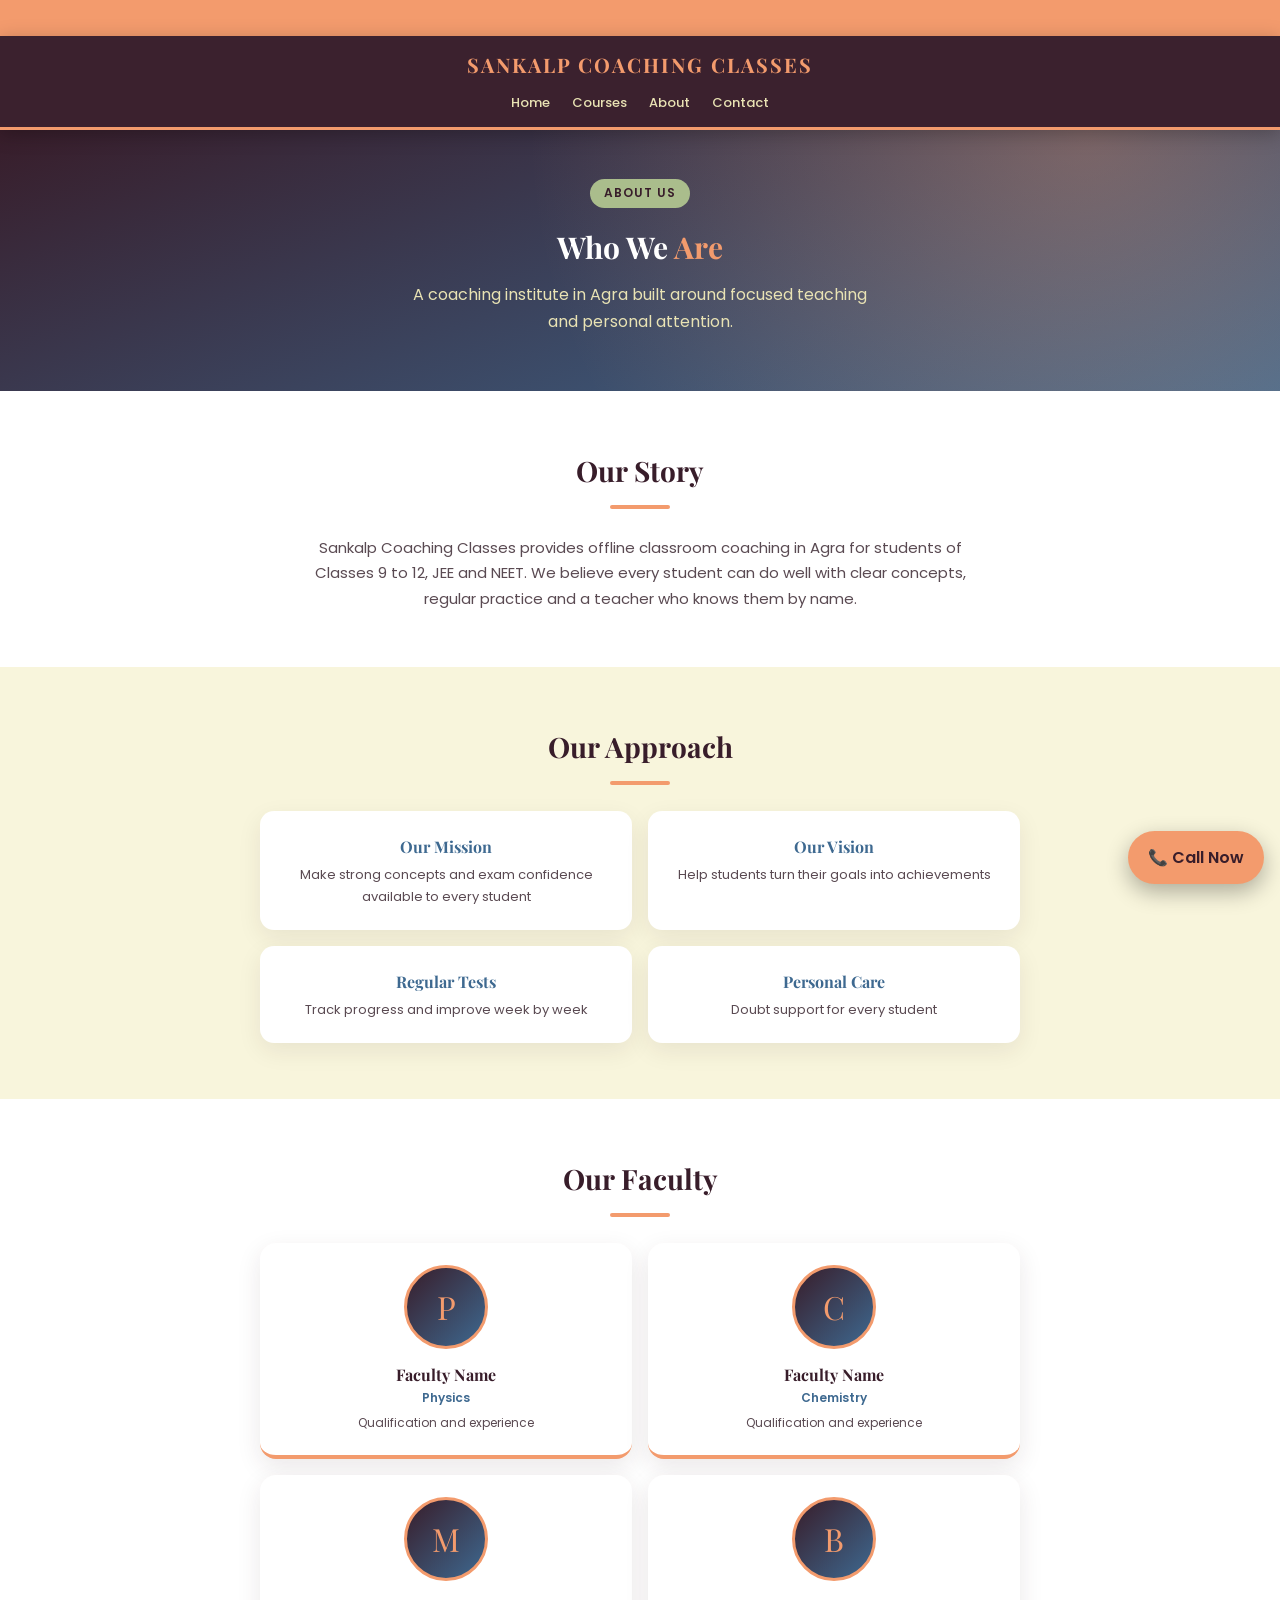
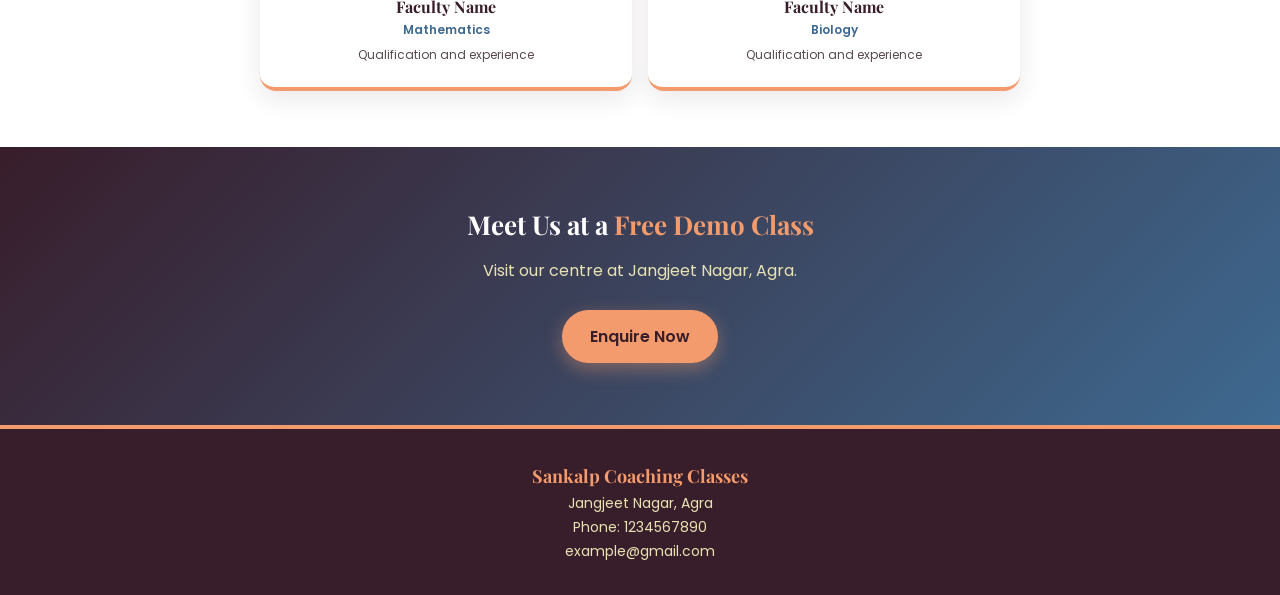
==== about.html @ c6a839c2 "Create about.html" ====
<!DOCTYPE html>
<html lang="en">
<head>
<meta charset="UTF-8">
<meta name="viewport" content="width=device-width, initial-scale=1">
<title>About Us and Faculty | Sankalp Coaching Classes, Agra</title>
<link rel="stylesheet" href="style.css">
<link rel="stylesheet" href="pages.css">
<link rel="stylesheet" href="about.css">
</head>
<body>

<div class="ticker"><span>🎓 Admissions Open for the New Session &nbsp;•&nbsp; Classes 9th to 12th, JEE &amp; NEET &nbsp;•&nbsp; Call 1234567890 to book a free demo class</span></div>

<header>
  <div class="logo">SANKALP COACHING CLASSES</div>
  <nav>
    <a href="index.html">Home</a>
    <a href="courses.html">Courses</a>
    <a href="about.html">About</a>
    <a href="contact.html">Contact</a>
  </nav>
</header>

<section class="page-title">
  <small>ABOUT US</small>
  <h1>Who We <span>Are</span></h1>
  <p>A coaching institute in Agra built around focused teaching and personal attention.</p>
</section>

<section class="section">
  <h2>Our Story</h2>
  <p class="about-text">Sankalp Coaching Classes provides offline classroom coaching in Agra for students of Classes 9 to 12, JEE and NEET. We believe every student can do well with clear concepts, regular practice and a teacher who knows them by name.</p>
</section>

<section class="section alt">
  <h2>Our Approach</h2>
  <div class="features">
    <div class="feature"><h3>Our Mission</h3><p>Make strong concepts and exam confidence available to every student</p></div>
    <div class="feature"><h3>Our Vision</h3><p>Help students turn their goals into achievements</p></div>
    <div class="feature"><h3>Regular Tests</h3><p>Track progress and improve week by week</p></div>
    <div class="feature"><h3>Personal Care</h3><p>Doubt support for every student</p></div>
  </div>
</section>

<section class="section">
  <h2>Our Faculty</h2>
  <div class="faculty">
    <div class="teacher"><div class="avatar">P</div><h3>Faculty Name</h3><span>Physics</span><p>Qualification and experience</p></div>
    <div class="teacher"><div class="avatar">C</div><h3>Faculty Name</h3><span>Chemistry</span><p>Qualification and experience</p></div>
    <div class="teacher"><div class="avatar">M</div><h3>Faculty Name</h3><span>Mathematics</span><p>Qualification and experience</p></div>
    <div class="teacher"><div class="avatar">B</div><h3>Faculty Name</h3><span>Biology</span><p>Qualification and experience</p></div>
  </div>
</section>

<section class="cta">
  <h2>Meet Us at a <span>Free Demo Class</span></h2>
  <p>Visit our centre at Jangjeet Nagar, Agra.</p>
  <a class="btn" href="contact.html">Enquire Now</a>
</section>

<a class="float-call" href="tel:1234567890">📞 Call Now</a>

<footer>
  <b>Sankalp Coaching Classes</b><br>
  Jangjeet Nagar, Agra<br>
  Phone: 1234567890<br>
  example@gmail.com
</footer>

</body>
</html>
---- style.css ----
@import url('https://fonts.googleapis.com/css2?family=Playfair+Display:wght@600;700&family=Poppins:wght@400;500;600&display=swap');
:root{--violet:#381D2A;--blue:#3E6990;--olive:#AABD8C;--cream:#E9E3B4;--orange:#F39B6D;--navy:#381D2A;--gold:#F39B6D;--light:#F8F5DC}
*{box-sizing:border-box;margin:0;padding:0}
html{scroll-behavior:smooth}
body{font-family:'Poppins',Arial,sans-serif;color:#33232b;line-height:1.7;background:#fff}
a{text-decoration:none}
h1,h2,h3{font-family:'Playfair Display',serif}
.ticker{background:var(--orange);color:var(--violet);font-size:13px;font-weight:600;padding:7px 0;overflow:hidden;white-space:nowrap}
.ticker span{display:inline-block;padding-left:100%;animation:scroll 18s linear infinite}
@keyframes scroll{to{transform:translateX(-100%)}}
header{background:rgba(56,29,42,.98);padding:12px 16px;text-align:center;position:sticky;top:0;z-index:50;border-bottom:3px solid var(--orange);box-shadow:0 4px 18px rgba(0,0,0,.25)}
.logo{color:var(--orange);font-family:'Playfair Display',serif;font-size:20px;font-weight:700;letter-spacing:2px}
nav{margin-top:6px}
nav a{color:var(--cream);font-size:13px;margin:0 9px;font-weight:500}
nav a:hover{color:var(--orange)}
.hero{background:radial-gradient(circle at 85% 10%,rgba(243,155,109,.35),transparent 45%),linear-gradient(160deg,#381D2A,#2f3f63 65%,#3E6990);color:#fff;text-align:center;padding:70px 22px 90px}
.hero small{display:inline-block;background:var(--olive);color:var(--violet);padding:5px 16px;border-radius:30px;font-size:12px;font-weight:600;letter-spacing:1px;margin-bottom:18px}
.hero h1{font-size:34px;line-height:1.25;margin-bottom:16px}
.hero h1 span{color:var(--orange)}
.hero p{max-width:520px;margin:0 auto 28px;color:var(--cream)}
.btn{display:inline-block;background:var(--orange);color:var(--violet);padding:13px 28px;border-radius:40px;font-weight:600;margin:6px;box-shadow:0 6px 18px rgba(243,155,109,.4);transition:.25s}
.btn:hover{transform:translateY(-3px)}
.btn.alt{background:transparent;color:#fff;border:2px solid var(--orange);box-shadow:none}
.stats{display:grid;grid-template-columns:1fr 1fr;gap:12px;max-width:760px;margin:-45px auto 0;padding:0 16px;position:relative}
.stat{background:#fff;border-radius:14px;padding:18px 8px;text-align:center;box-shadow:0 10px 30px rgba(56,29,42,.18);border-bottom:4px solid var(--orange)}
.stat b{display:block;font-family:'Playfair Display',serif;font-size:26px;color:var(--blue)}
.stat span{font-size:12px;color:#6b5b63}
.section{padding:56px 18px;text-align:center}
.section.alt{background:var(--light)}
.section h2{color:var(--violet);font-size:28px}
.section h2::after{content:"";display:block;width:60px;height:4px;background:var(--orange);margin:10px auto 26px;border-radius:3px}
.cards,.features,.batches{display:grid;grid-template-columns:1fr 1fr;gap:16px;max-width:760px;margin:auto}
.card{background:#fff;border-top:4px solid var(--orange);padding:26px 12px;border-radius:14px;color:var(--violet);font-weight:600;box-shadow:0 8px 24px rgba(56,29,42,.1);transition:.25s}
.card:hover{transform:translateY(-5px)}
.batches{grid-template-columns:1fr}
.batch{background:#fff;border-radius:16px;padding:20px;text-align:left;box-shadow:0 8px 26px rgba(56,29,42,.12);border-left:6px solid var(--blue)}
.batch .tag{display:inline-block;background:var(--olive);color:var(--violet);font-size:11px;font-weight:600;padding:3px 12px;border-radius:20px}
.batch h3{color:var(--violet);margin:8px 0 4px}
.batch p{font-size:14px;color:#5a4a52;margin-bottom:12px}
.batch .btn{margin:0;padding:10px 22px;font-size:14px}
.feature{background:#fff;border-radius:14px;padding:22px 14px;box-shadow:0 8px 24px rgba(56,29,42,.08)}
.feature h3{font-size:16px;color:var(--blue);margin-bottom:4px}
.feature p{font-size:13px;color:#5a4a52}
.cta{background:linear-gradient(135deg,#381D2A,#3E6990);color:#fff;text-align:center;padding:56px 22px}
.cta h2{font-size:26px;margin-bottom:10px}
.cta h2 span{color:var(--orange)}
.cta p{margin-bottom:20px;color:var(--cream)}
.float-call{position:fixed;bottom:16px;right:16px;background:var(--orange);color:var(--violet);font-weight:600;padding:13px 20px;border-radius:40px;box-shadow:0 8px 22px rgba(0,0,0,.3);z-index:60}
footer{background:var(--violet);color:var(--cream);text-align:center;padding:32px 16px;font-size:14px;border-top:4px solid var(--orange)}
footer b{color:var(--orange);font-family:'Playfair Display',serif;font-size:18px}
---- pages.css ----
.page-title{background:radial-gradient(circle at 85% 0%,rgba(243,155,109,.35),transparent 50%),linear-gradient(160deg,#381D2A,#3E6990);color:#fff;text-align:center;padding:48px 20px 56px}
.page-title small{display:inline-block;background:var(--olive);color:var(--violet);padding:4px 14px;border-radius:30px;font-size:12px;font-weight:600;letter-spacing:1px;margin-bottom:14px}
.page-title h1{font-size:30px;margin-bottom:8px}
.page-title h1 span{color:var(--orange)}
.page-title p{color:var(--cream);max-width:480px;margin:auto}
.jump{display:flex;flex-wrap:wrap;gap:10px;justify-content:center;padding:18px 16px;background:var(--cream);border-bottom:3px solid var(--olive)}
.jump a{background:#fff;color:var(--violet);font-size:14px;font-weight:600;padding:9px 20px;border-radius:30px;border:1px solid var(--olive);box-shadow:0 3px 8px rgba(56,29,42,.1);transition:.2s}
.jump a:hover{background:var(--orange)}
.course-list{max-width:760px;margin:auto;padding:30px 16px 50px;display:grid;gap:24px}
.course{background:#fff;border-radius:18px;padding:24px 20px;box-shadow:0 10px 30px rgba(56,29,42,.13);border-top:5px solid var(--orange);scroll-margin-top:110px;text-align:left}
.course .tag{display:inline-block;background:var(--olive);color:var(--violet);font-size:11px;font-weight:600;padding:3px 12px;border-radius:20px;margin-bottom:8px}
.course h3{color:var(--violet);font-size:22px;margin-bottom:6px}
.course .desc{font-size:14px;color:#5a4a52;margin-bottom:14px}
.chips{display:flex;flex-wrap:wrap;gap:8px;margin-bottom:16px}
.chips span{background:var(--light);border:1px solid var(--olive);color:var(--violet);font-size:12px;font-weight:500;padding:4px 12px;border-radius:20px}
.course ul{list-style:none;margin-bottom:16px}
.course li{font-size:14px;padding-left:26px;position:relative;margin-bottom:6px}
.course li::before{content:"✔";position:absolute;left:0;color:var(--blue);font-weight:bold}
.meta{display:grid;grid-template-columns:1fr 1fr;gap:10px;margin-bottom:18px}
.meta div{background:var(--light);border-radius:10px;padding:10px 12px;font-size:12px;color:#5a4a52}
.meta b{display:block;color:var(--blue);font-size:13px}
.course .btn{margin:0 8px 0 0;padding:11px 22px;font-size:14px}
.course .btn.alt{color:var(--violet);border-color:var(--blue)}
---- about.css ----
.about-text{max-width:700px;margin:auto;font-size:15px;color:#5a4a52;text-align:center}
.faculty{display:grid;grid-template-columns:1fr 1fr;gap:16px;max-width:760px;margin:auto}
.teacher{background:#fff;border-radius:16px;padding:22px 12px;box-shadow:0 8px 24px rgba(56,29,42,.1);border-bottom:4px solid var(--orange)}
.avatar{width:84px;height:84px;border-radius:50%;margin:0 auto 12px;background:linear-gradient(135deg,var(--violet),var(--blue));color:var(--orange);display:flex;align-items:center;justify-content:center;font-family:'Playfair Display',serif;font-size:32px;border:3px solid var(--orange)}
.teacher h3{font-size:16px;color:var(--violet)}
.teacher span{display:block;font-size:12px;font-weight:600;color:var(--blue);margin-bottom:4px}
.teacher p{font-size:12px;color:#5a4a52}
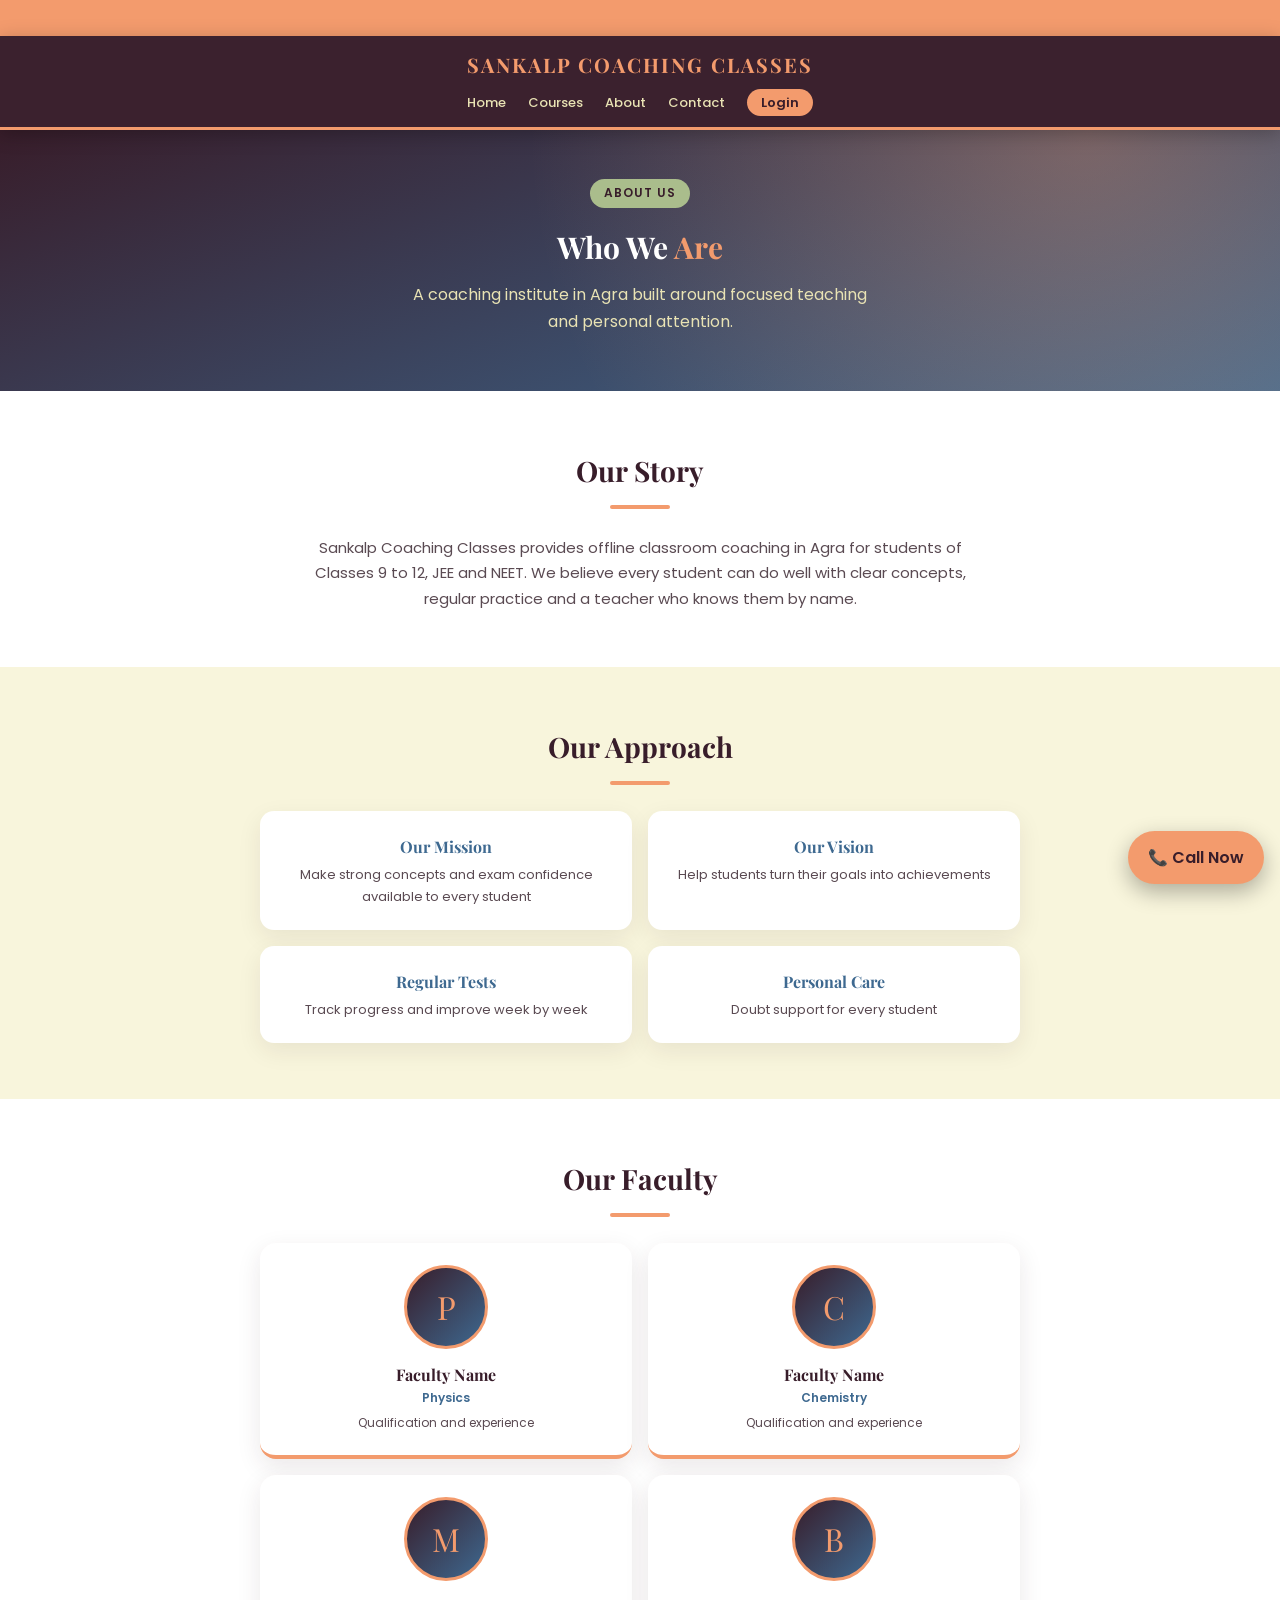
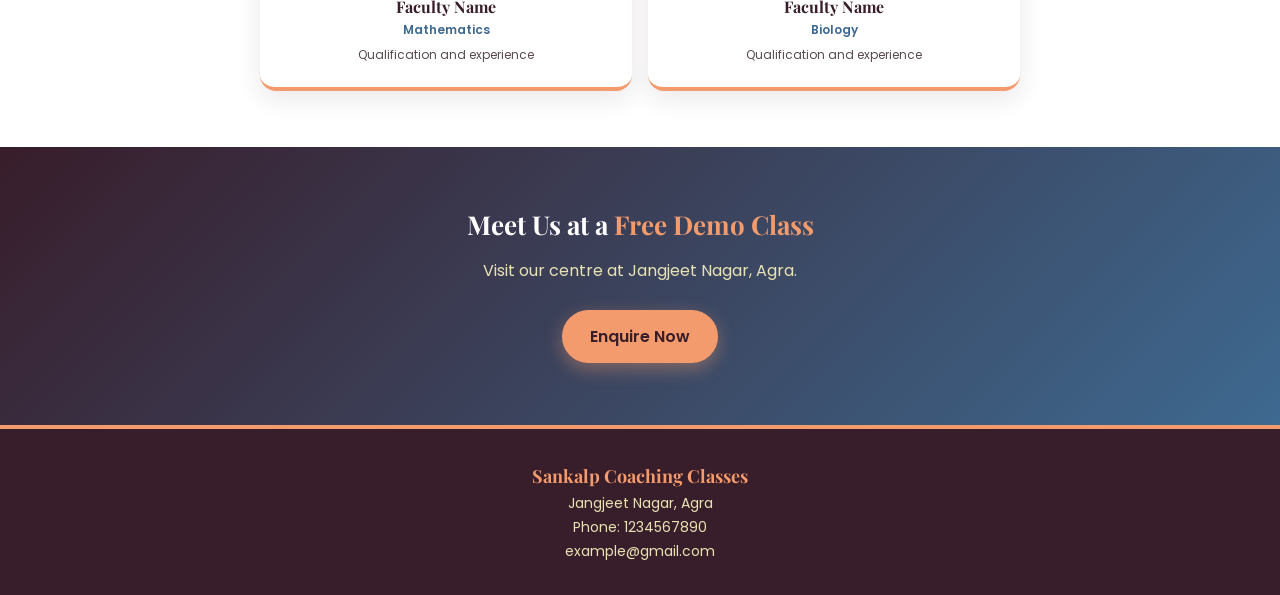
==== commit 74d2cb0d: "Update about.html" ====
--- a/about.html
+++ b/about.html
@@ -19,6 +19,7 @@
     <a href="courses.html">Courses</a>
     <a href="about.html">About</a>
     <a href="contact.html">Contact</a>
+    <a class="login" href="login.html">Login</a>
   </nav>
 </header>
 
--- a/style.css
+++ b/style.css
@@ -48,3 +48,5 @@
 .float-call{position:fixed;bottom:16px;right:16px;background:var(--orange);color:var(--violet);font-weight:600;padding:13px 20px;border-radius:40px;box-shadow:0 8px 22px rgba(0,0,0,.3);z-index:60}
 footer{background:var(--violet);color:var(--cream);text-align:center;padding:32px 16px;font-size:14px;border-top:4px solid var(--orange)}
 footer b{color:var(--orange);font-family:'Playfair Display',serif;font-size:18px}
+nav a.login{background:var(--orange);color:var(--violet);padding:4px 14px;border-radius:20px;font-weight:600}
+nav a.login:hover{color:var(--violet)}
